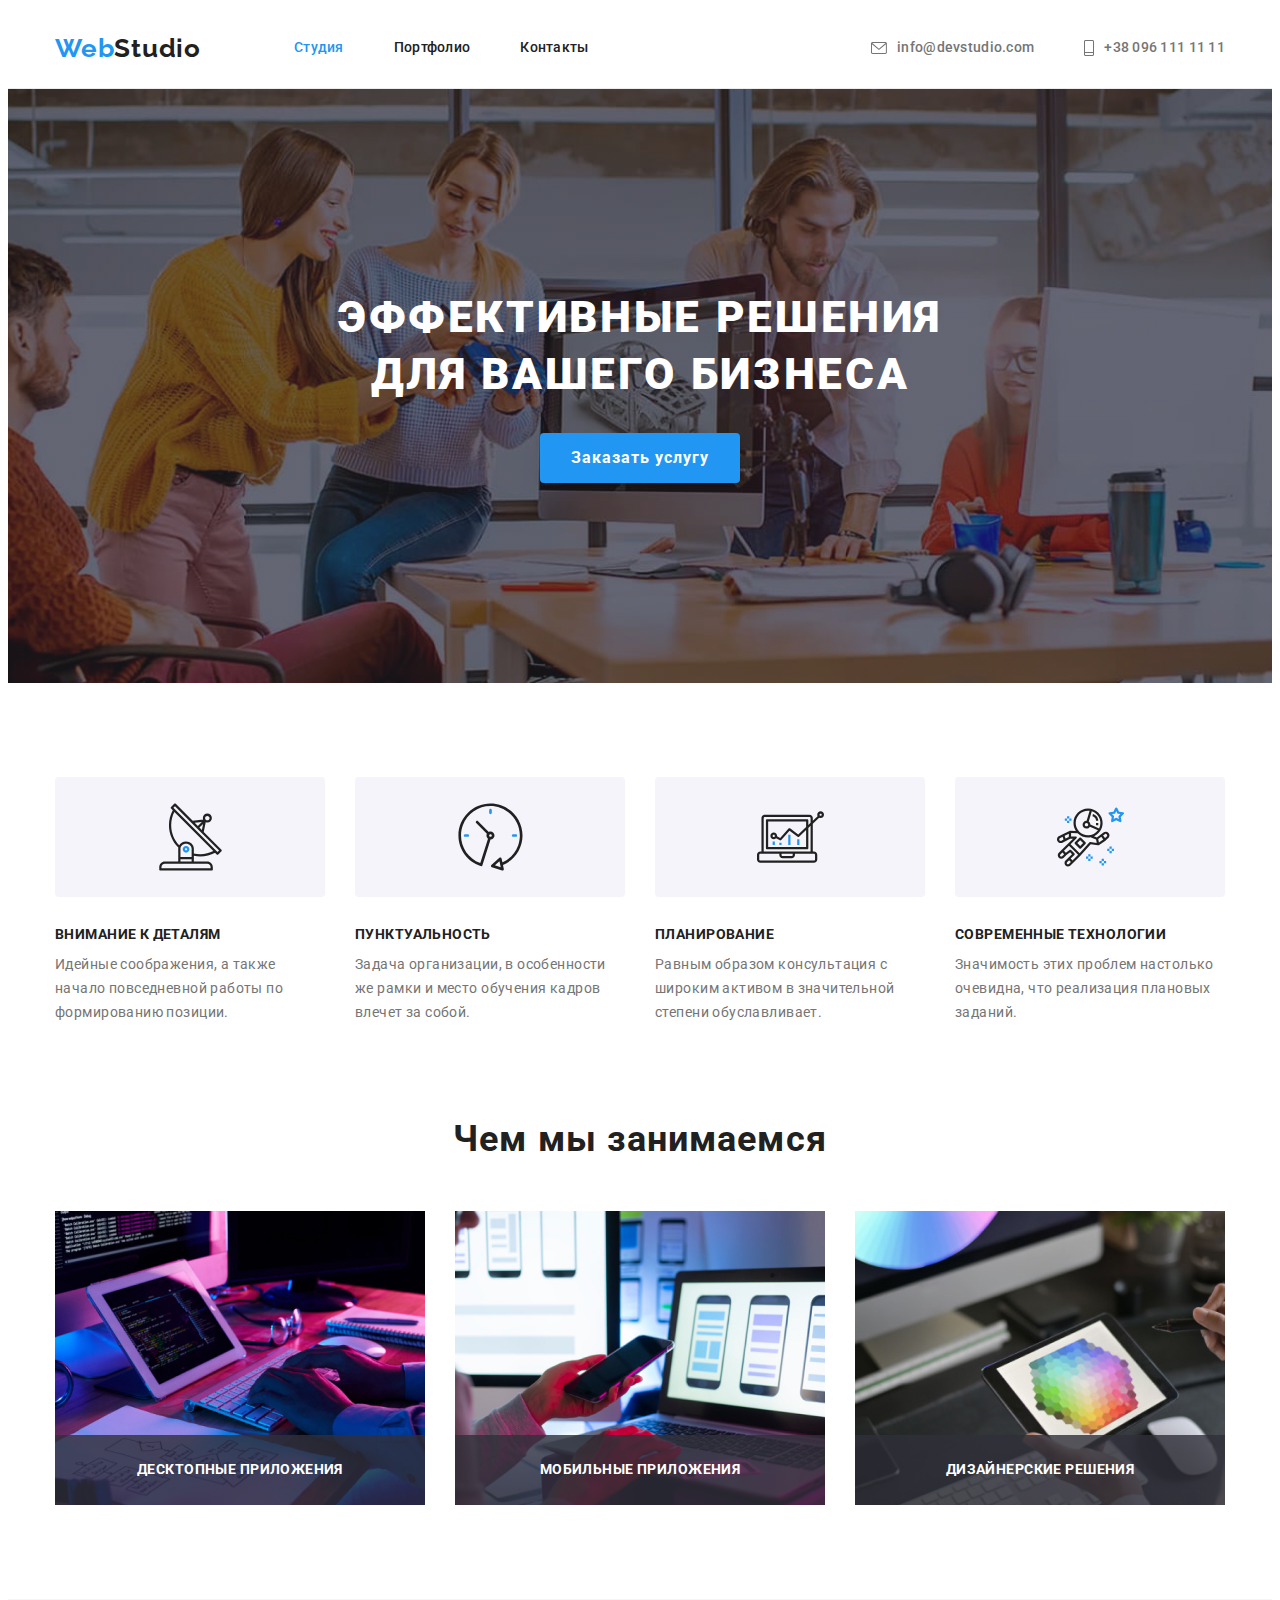
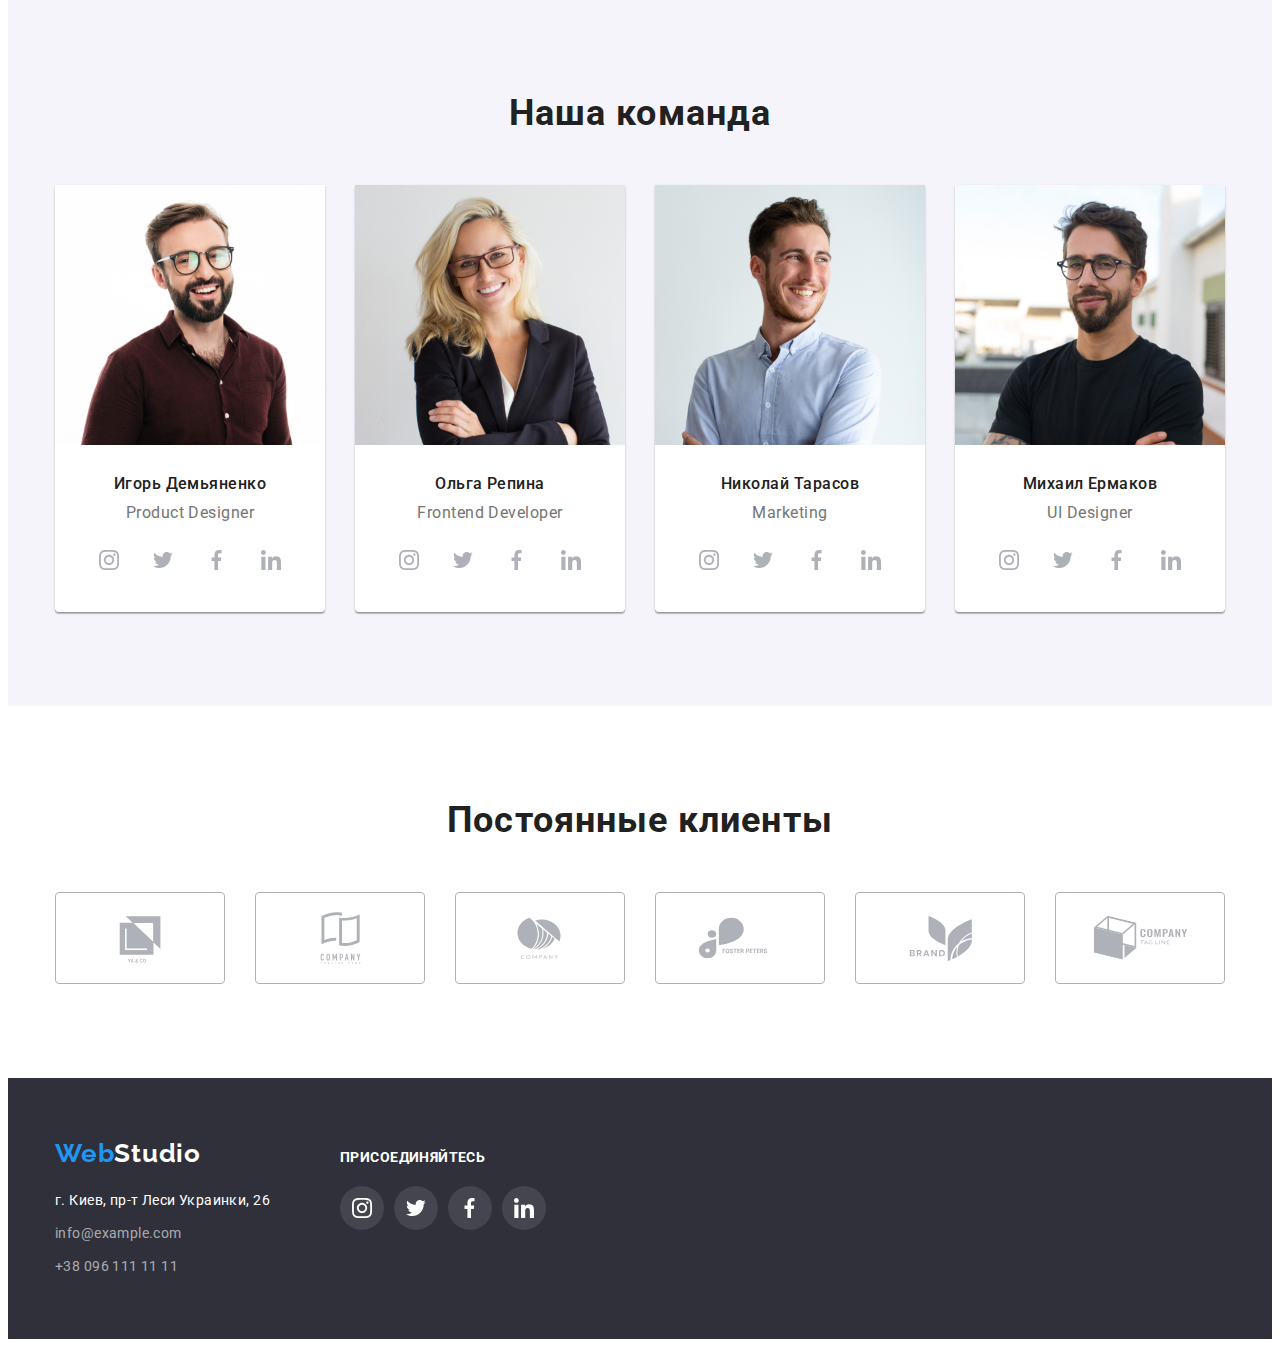
==== index.html @ d863293e "Add bottom text on work cards" ====
<!DOCTYPE html>
<html lang="ru">
  <head>
    <meta charset="UTF-8" />
    <meta http-equiv="X-UA-Compatible" content="IE=edge" />
    <meta name="viewport" content="width=device-width, initial-scale=1.0" />
    <title>Document</title>
    <link
      href="https://fonts.googleapis.com/css2?family=Raleway:wght@700&family=Roboto:wght@400;500;700;900&display=swap"
      rel="stylesheet"
    />
    <link
      rel="stylesheet"
      href="https://cdnjs.cloudflare.com/ajax/libs/modern-normalize/1.1.0/modern-normalize.min.css"
      integrity="sha512-wpPYUAdjBVSE4KJnH1VR1HeZfpl1ub8YT/NKx4PuQ5NmX2tKuGu6U/JRp5y+Y8XG2tV+wKQpNHVUX03MfMFn9Q=="
      crossorigin="anonymous"
      referrerpolicy="no-referrer"
    />
    <link rel="stylesheet" href="./css/styles.css" />
  </head>
  <body>
    <header class="header">
      <div class="container">
        <nav class="header-nav">
          <a class="header-logo link" href="index.html" lang="en"
            >Web<span class="logo-accent-hdr">Studio</span></a
          >
          <ul class="header-list list">
            <li class="header-item">
              <a href="./index.html" class="header-link link current">Студия</a>
            </li>
            <li class="header-item">
              <a href="./portfolio.html" class="header-link link">Портфолио</a>
            </li>
            <li class="header-item">
              <a href="#contacts" class="header-link link">Контакты</a>
            </li>
          </ul>
        </nav>

        <ul class="contacts list">
          <li class="ci">
            <a class="contacts-link link" href="mailto:info@devstudio.com">
              <svg class="contacts-link-icon" width="16" height="12">
                <use href="./images/symbol-defs.svg#icon-envelope"></use>
              </svg>
              info@devstudio.com
            </a>
          </li>
          <li class="ci">
            <a class="contacts-link link" href="tel:+380961111111">
              <svg class="contacts-link-icon" width="10" height="16">
                <use href="./images/symbol-defs.svg#icon-tel"></use>
              </svg>
              +38 096 111 11 11
            </a>
          </li>
        </ul>
      </div>
    </header>

    <main>
      <section class="hero">
        <div class="container">
          <h1 class="hero-text">Эффективные решения для вашего бизнеса</h1>
          <button class="hero-button pointer" type="button">
            <span class="hero-button-text">Заказать услугу</span>
          </button>
        </div>
      </section>

      <section class="section competences">
        <div class="container">
          <ul class="competences-list list">
            <li class="comp-it">
              <div class="frame">
                <svg class="competences-icon" width="70" height="70">
                  <use href="./images/symbol-defs.svg#icon-antenna"></use>
                </svg>
              </div>
              <h2 class="top-text">Внимание к деталям</h2>
              <p class="bottom-text">
                Идейные соображения, а также начало повседневной работы по
                формированию позиции.
              </p>
            </li>
            <li class="comp-it">
              <div class="frame">
                <svg class="competences-icon" width="70" height="70">
                  <use href="./images/symbol-defs.svg#icon-clock"></use>
                </svg>
              </div>
              <h2 class="top-text">Пунктуальность</h2>
              <p class="bottom-text">
                Задача организации, в особенности же рамки и место обучения
                кадров влечет за собой.
              </p>
            </li>
            <li class="comp-it">
              <div class="frame">
                <svg class="competences-icon" width="70" height="70">
                  <use href="./images/symbol-defs.svg#icon-diagram"></use>
                </svg>
              </div>
              <h2 class="top-text">Планирование</h2>
              <p class="bottom-text">
                Равным образом консультация с широким активом в значительной
                степени обуславливает.
              </p>
            </li>
            <li class="comp-it">
              <div class="frame">
                <svg class="competences-icon" width="70" height="70">
                  <use href="./images/symbol-defs.svg#icon-astronaut"></use>
                </svg>
              </div>
              <h2 class="top-text">Современные технологии</h2>
              <p class="bottom-text">
                Значимость этих проблем настолько очевидна, что реализация
                плановых заданий.
              </p>
            </li>
          </ul>
        </div>
      </section>

      <section class="section zero work">
        <div class="container">
          <h2 class="work-title">Чем мы занимаемся</h2>
          <ul class="work-img list">
            <li class="wi">
              <img
                src="./images/img1.jpg"
                alt="Набирает на клавиатуре"
                width="370"
                height="294"
              />
              <p class="label">Десктопные приложения</p>
            </li>
            <li class="wi">
              <img
                src="./images/img2.jpg"
                alt="Держит смартфон"
                width="370"
                height="294"
              />
              <p class="label">Мобильные приложения</p>
            </li>
            <li class="wi">
              <img
                src="./images/img3.jpg"
                alt="Держит планшет"
                width="370"
                height="294"
              />
              <p class="label">Дизайнерские решения</p>
            </li>
          </ul>
        </div>
      </section>

      <section class="section bg crew">
        <div class="container">
          <h2 class="crew-title">Наша команда</h2>
          <ul class="crew-list list">
            <li class="crew-item">
              <img
                src="./images/img4.jpg"
                alt="фото Игоря Демьяненко"
                width="270"
                height="260"
              />
              <div class="img-atributes-hdr">
                <h3 class="crew-names">Игорь Демьяненко</h3>
                <p lang="en" class="crew-profession">Product Designer</p>
                <ul class="work-soc-list list">
                  <li class="work-soc-item">
                    <a href="" class="work-soc-link link">
                      <svg class="work-soc-icon" width="20" height="20">
                        <use
                          href="./images/symbol-defs.svg#icon-instagram"
                        ></use>
                      </svg>
                    </a>
                  </li>
                  <li class="work-soc-item">
                    <a href="" class="work-soc-link link">
                      <svg class="work-soc-icon" width="20" height="20">
                        <use href="./images/symbol-defs.svg#icon-twitter"></use>
                      </svg>
                    </a>
                  </li>
                  <li class="work-soc-item">
                    <a href="" class="work-soc-link link">
                      <svg class="work-soc-icon" width="20" height="20">
                        <use
                          href="./images/symbol-defs.svg#icon-facebook"
                        ></use>
                      </svg>
                    </a>
                  </li>
                  <li class="work-soc-item">
                    <a href="" class="work-soc-link link">
                      <svg class="work-soc-icon" width="20" height="20">
                        <use
                          href="./images/symbol-defs.svg#icon-linkedin"
                        ></use>
                      </svg>
                    </a>
                  </li>
                </ul>
              </div>
            </li>
            <li class="crew-item">
              <img
                src="./images/img5.jpg"
                alt="фото Ольги Репиной"
                width="270"
                height="260"
              />
              <div class="img-atributes-hdr">
                <h3 class="crew-names">Ольга Репина</h3>
                <p lang="en" class="crew-profession">Frontend Developer</p>
                <ul class="work-soc-list list">
                  <li class="work-soc-item">
                    <a href="" class="work-soc-link link">
                      <svg class="work-soc-icon" width="20" height="20">
                        <use
                          href="./images/symbol-defs.svg#icon-instagram"
                        ></use>
                      </svg>
                    </a>
                  </li>
                  <li class="work-soc-item">
                    <a href="" class="work-soc-link link">
                      <svg class="work-soc-icon" width="20" height="20">
                        <use href="./images/symbol-defs.svg#icon-twitter"></use>
                      </svg>
                    </a>
                  </li>
                  <li class="work-soc-item">
                    <a href="" class="work-soc-link link">
                      <svg class="work-soc-icon" width="20" height="20">
                        <use
                          href="./images/symbol-defs.svg#icon-facebook"
                        ></use>
                      </svg>
                    </a>
                  </li>
                  <li class="work-soc-item">
                    <a href="" class="work-soc-link link">
                      <svg class="work-soc-icon" width="20" height="20">
                        <use
                          href="./images/symbol-defs.svg#icon-linkedin"
                        ></use>
                      </svg>
                    </a>
                  </li>
                </ul>
              </div>
            </li>
            <li class="crew-item">
              <img
                src="./images/img6.jpg"
                alt="фото Николая Тарасова"
                width="270"
                height="260"
              />
              <div class="img-atributes-hdr">
                <h3 class="crew-names">Николай Тарасов</h3>
                <p lang="en" class="crew-profession">Marketing</p>
                <ul class="work-soc-list list">
                  <li class="work-soc-item">
                    <a href="" class="work-soc-link link">
                      <svg class="work-soc-icon" width="20" height="20">
                        <use
                          href="./images/symbol-defs.svg#icon-instagram"
                        ></use>
                      </svg>
                    </a>
                  </li>
                  <li class="work-soc-item">
                    <a href="" class="work-soc-link link">
                      <svg class="work-soc-icon" width="20" height="20">
                        <use href="./images/symbol-defs.svg#icon-twitter"></use>
                      </svg>
                    </a>
                  </li>
                  <li class="work-soc-item">
                    <a href="" class="work-soc-link link">
                      <svg class="work-soc-icon" width="20" height="20">
                        <use
                          href="./images/symbol-defs.svg#icon-facebook"
                        ></use>
                      </svg>
                    </a>
                  </li>
                  <li class="work-soc-item">
                    <a href="" class="work-soc-link link">
                      <svg class="work-soc-icon" width="20" height="20">
                        <use
                          href="./images/symbol-defs.svg#icon-linkedin"
                        ></use>
                      </svg>
                    </a>
                  </li>
                </ul>
              </div>
            </li>
            <li class="crew-item">
              <img
                src="./images/img7.jpg"
                alt="фото Михаила Ермакова"
                width="270"
                height="260"
              />
              <div class="img-atributes-hdr">
                <h3 class="crew-names">Михаил Ермаков</h3>
                <p lang="en" class="crew-profession">UI Designer</p>
                <ul class="work-soc-list list">
                  <li class="work-soc-item">
                    <a href="" class="work-soc-link link">
                      <svg class="work-soc-icon" width="20" height="20">
                        <use
                          href="./images/symbol-defs.svg#icon-instagram"
                        ></use>
                      </svg>
                    </a>
                  </li>
                  <li class="work-soc-item">
                    <a href="" class="work-soc-link link">
                      <svg class="work-soc-icon" width="20" height="20">
                        <use href="./images/symbol-defs.svg#icon-twitter"></use>
                      </svg>
                    </a>
                  </li>
                  <li class="work-soc-item">
                    <a href="" class="work-soc-link link">
                      <svg class="work-soc-icon" width="20" height="20">
                        <use
                          href="./images/symbol-defs.svg#icon-facebook"
                        ></use>
                      </svg>
                    </a>
                  </li>
                  <li class="work-soc-item">
                    <a href="" class="work-soc-link link">
                      <svg class="work-soc-icon" width="20" height="20">
                        <use
                          href="./images/symbol-defs.svg#icon-linkedin"
                        ></use>
                      </svg>
                    </a>
                  </li>
                </ul>
              </div>
            </li>
          </ul>
        </div>
      </section>

      <section class="section partners">
        <div class="container">
          <h2 class="partners-title">Постоянные клиенты</h2>
          <ul class="partners-list list">
            <li class="partners-item">
              <a href="" class="partners-link link">
                <svg class="partners-icon" width="106" height="60">
                  <use href="./images/symbol-defs.svg#icon-Logo1"></use>
                </svg>
              </a>
            </li>
            <li class="partners-item">
              <a href="" class="partners-link link">
                <svg class="partners-icon" width="106" height="60">
                  <use href="./images/symbol-defs.svg#icon-Logo2"></use>
                </svg>
              </a>
            </li>
            <li class="partners-item">
              <a href="" class="partners-link link">
                <svg class="partners-icon" width="106" height="60">
                  <use href="./images/symbol-defs.svg#icon-Logo3"></use>
                </svg>
              </a>
            </li>
            <li class="partners-item">
              <a href="" class="partners-link link">
                <svg class="partners-icon" width="106" height="60">
                  <use href="./images/symbol-defs.svg#icon-Logo4"></use>
                </svg>
              </a>
            </li>
            <li class="partners-item">
              <a href="" class="partners-link link">
                <svg class="partners-icon" width="106" height="60">
                  <use href="./images/symbol-defs.svg#icon-Logo5"></use>
                </svg>
              </a>
            </li>
            <li class="partners-item">
              <a href="" class="partners-link link">
                <svg class="partners-icon" width="106" height="60">
                  <use href="./images/symbol-defs.svg#icon-Logo6"></use>
                </svg>
              </a>
            </li>
          </ul>
        </div>
      </section>
    </main>

    <footer class="footer">
      <div class="container">
        <section class="footer-main footer-item">
          <a class="footer-logo link" href="index.html" lang="en"
            >Web<span class="logo-accent">Studio</span></a
          >
          <address>
            <ul class="list">
              <li class="footer-info">
                <a
                  class="map-link link"
                  href="https://bit.ly/3pXMvUd"
                  target="_blank"
                  rel="noopener noreferrer"
                  >г. Киев, пр-т Леси Украинки, 26</a
                >
              </li>
              <li class="footer-info">
                <a class="footer-contacts link" href="mailto:info@devstudio.com"
                  >info@example.com</a
                >
              </li>
              <li>
                <a class="footer-contacts link" href="tel:+380961111111"
                  >+38 096 111 11 11</a
                >
              </li>
            </ul>
          </address>
        </section>
        <div class="footer-soc footer-item">
          <p class="soc-title">ПРИСОЕДИНЯЙТЕСЬ</p>
          <ul class="footer-soc-list list">
            <li class="footer-soc-item">
              <a href="" class="footer-soc-link link">
                <svg class="footer-soc-icon" width="20" height="20">
                  <use href="./images/symbol-defs.svg#icon-instagram"></use>
                </svg>
              </a>
            </li>
            <li class="footer-soc-item">
              <a href="" class="footer-soc-link link">
                <svg class="footer-soc-icon" width="20" height="20">
                  <use href="./images/symbol-defs.svg#icon-twitter"></use>
                </svg>
              </a>
            </li>
            <li class="footer-soc-item">
              <a href="" class="footer-soc-link link">
                <svg class="footer-soc-icon" width="20" height="20">
                  <use href="./images/symbol-defs.svg#icon-facebook"></use>
                </svg>
              </a>
            </li>
            <li class="footer-soc-item">
              <a href="" class="footer-soc-link link">
                <svg class="footer-soc-icon" width="20" height="20">
                  <use href="./images/symbol-defs.svg#icon-linkedin"></use>
                </svg>
              </a>
            </li>
          </ul>
        </div>
      </div>
    </footer>
  </body>
</html>
---- css/styles.css ----
:root {
  --h-color: #212121;
  --p-color: #757575;
  --accent-color: #2196f3;
  --button-background-color: #f5f4fa;
  --button-color: #212121;
  --button-hoover-portfolio-color: #f5f4fa;
  --white-accent: #ffffff;
  --another-black: #2f303a;
  --main-bgc: #e5e5e5;
}

p,
h1,
h2,
h3,
h4,
h5,
h6 {
  margin: 0;
}

ul,
ol {
  margin: 0;
  padding-left: 0;
}

*,
*::before,
*::after {
  box-sizing: border-box;
}

.container {
  width: 1200px;
  margin: 0 auto;
  padding-left: 15px;
  padding-right: 15px;
}

body {
  background-color: var(--white-accent);
  color: var(--h-color);
  font-family: "Roboto", sans-serif;
  font-size: 14px;
  letter-spacing: 0.03em;
}

.pointer {
  cursor: pointer;
}

img {
  display: block;
}

.list {
  list-style: none;
}

.link {
  text-decoration: none;
}

/* ---------------------------Header index/portfolio-------------------------- */

.header {
  border-bottom: 1px solid #ececec;
}

.header .container {
  background-color: var(--white-accent);
  display: flex;
  align-items: center;
}

.header-nav {
  display: flex;
  align-items: center;
}

.header-logo {
  font-family: "Raleway", sans-serif;
  font-style: normal;
  font-weight: 700;
  font-size: 26px;
  line-height: 1.19;
  letter-spacing: 0.03em;
  color: var(--accent-color);
  margin-right: 93px;
}

.header-list {
  display: flex;
  align-items: center;
  justify-content: space-between;
}

.logo-accent-hdr {
  color: var(--h-color);
}

.header-link {
  color: var(--h-color);
  font-weight: 500;
  line-height: 1.14;
  letter-spacing: 0.02em;
  padding: 32px 0;
  display: block;
}

.current {
  color: var(--accent-color);
}

.header-link:hover,
.header-link:focus {
  color: var(--accent-color);
}

.contacts {
  display: flex;
  align-items: center;
  margin-left: auto;
}

.contacts-link {
  font-weight: 500;
  font-size: 14px;
  line-height: 1.14;
  letter-spacing: 0.02em;
  color: var(--p-color);
  display: flex;
  align-items: center;
  justify-content: center;
  padding: 32px 0;
  color: var(--p-color);
}

.contacts-link-icon {
  margin-right: 10px;
  fill: currentColor;
}

.header-item:not(:last-child) {
  margin-right: 50px;
}

.ci:not(:last-child) {
  margin-right: 50px;
}

.contacts-link:hover,
.contacts-link:focus {
  color: var(--accent-color);
}

.contacts-link:hover .contacts-link-icon,
.contacts-link:focus .contacts-link-icon {
  color: var(--accent-color);
}

/* ---------------------------Hero index-------------------------- */

.hero {
  background-color: var(--another-black);
  background-image: linear-gradient(
      to right,
      rgba(47, 48, 58, 0.4),
      rgba(47, 48, 58, 0.4)
    ),
    url(../images/hero-bg.jpg);
  max-width: 1600px;
  background-repeat: no-repeat;
  background-position: center;
  background-size: cover;
  padding-top: 200px;
  padding-bottom: 200px;
  margin: 0 auto;
}

.hero-text {
  font-weight: 900;
  font-size: 44px;
  line-height: 1.3;
  text-align: center;
  letter-spacing: 0.06em;
  text-transform: uppercase;
  color: var(--white-accent);
  margin-bottom: 30px;
  margin-left: 237px;
  margin-right: 237px;
}

.hero-button {
  font-family: inherit;
  min-width: 200px;
  height: 50px;
  color: var(--white-accent);
  background: var(--accent-color);
  box-shadow: 0px 4px 4px rgba(0, 0, 0, 0.15);
  border-radius: 4px;
  margin: 0 auto;
  border: none;
  display: block;
}

.hero-button-text {
  font-family: inherit;
  font-weight: 700;
  font-size: 16px;
  line-height: 1.87;
  text-align: center;
  letter-spacing: 0.06em;
  color: var(--white-accent);
}

/* ---------------------------Hero portfolio-------------------------- */

.button-list {
  display: none;
}

.button-txt {
  font-family: inherit;
  font-weight: 500;
  font-size: 16px;
  line-height: 1.62;
  text-align: center;
  letter-spacing: 0.03em;
}

.random {
  display: flex;
  justify-content: center;
  margin-bottom: 50px;
}

.ri:not(:last-child) {
  margin-right: 8px;
}

.button-one {
  font-family: inherit;
  min-width: 73px;
  height: 38px;
  color: var(--button-color);
  background: var(--button-background-color);
  border: 1px solid var(--button-background-color);
  border-radius: 4px;
}

.button-one:hover,
.button-one:focus {
  color: var(--button-hoover-portfolio-color);
  background-color: var(--accent-color);
  box-shadow: 0px 3px 1px rgba(0, 0, 0, 0.1), 0px 1px 2px rgba(0, 0, 0, 0.08),
    0px 2px 2px rgba(0, 0, 0, 0.12);
}

.button-two {
  font-family: inherit;
  min-width: 128px;
  height: 38px;
  color: var(--button-color);
  background: var(--button-background-color);
  border: 1px solid var(--button-background-color);
  border-radius: 4px;
}

.button-two:hover,
.button-two:focus {
  color: var(--button-hoover-portfolio-color);
  background-color: var(--accent-color);
  box-shadow: 0px 3px 1px rgba(0, 0, 0, 0.1), 0px 1px 2px rgba(0, 0, 0, 0.08),
    0px 2px 2px rgba(0, 0, 0, 0.12);
}

.button-three {
  font-family: inherit;
  min-width: 145px;
  height: 38px;
  color: var(--button-color);
  background: var(--button-background-color);
  border: 1px solid var(--button-background-color);
  border-radius: 4px;
}

.button-three:hover,
.button-three:focus {
  color: var(--button-hoover-portfolio-color);
  background-color: var(--accent-color);
  box-shadow: 0px 3px 1px rgba(0, 0, 0, 0.1), 0px 1px 2px rgba(0, 0, 0, 0.08),
    0px 2px 2px rgba(0, 0, 0, 0.12);
}

.button-four {
  font-family: inherit;
  min-width: 103px;
  height: 38px;
  color: var(--button-color);
  background: var(--button-background-color);
  border: 1px solid var(--button-background-color);
  border-radius: 4px;
}

.button-four:hover,
.button-four:focus {
  color: var(--button-hoover-portfolio-color);
  background-color: var(--accent-color);
  box-shadow: 0px 3px 1px rgba(0, 0, 0, 0.1), 0px 1px 2px rgba(0, 0, 0, 0.08),
    0px 2px 2px rgba(0, 0, 0, 0.12);
}

.button-five {
  font-family: inherit;
  min-width: 130px;
  height: 38px;
  color: var(--button-color);
  background: var(--button-background-color);
  border: 1px solid var(--button-background-color);
  border-radius: 4px;
}

.button-five:hover,
.button-five:focus {
  color: var(--button-hoover-portfolio-color);
  background-color: var(--accent-color);
  box-shadow: 0px 3px 1px rgba(0, 0, 0, 0.1), 0px 1px 2px rgba(0, 0, 0, 0.08),
    0px 2px 2px rgba(0, 0, 0, 0.12);
}

/* ---------------------------Projects portfolio-------------------------- */

.projects .container {
  background-color: var(--white-accent);
}

.projects-list {
  display: flex;
  flex-wrap: wrap;
  margin-left: -30px;
  margin-bottom: -30px;
}

.portfolio-item {
  flex-basis: calc(100% / 3 - 30px);
  margin-left: 30px;
  margin-bottom: 30px;
}

.img-atributes-port {
  padding-top: 20px;
  padding-bottom: 20px;
  padding-left: 24px;
  padding-right: 24px;
  border-left: 1px solid #eeeeee;
  border-right: 1px solid #eeeeee;
  border-bottom: 1px solid #eeeeee;
}

/* .portfolio-item:hover,
.portfolio-item:focus {
  box-shadow: 0px 1px 1px rgba(0, 0, 0, 0.12), 0px 4px 4px rgba(0, 0, 0, 0.06),
    1px 4px 6px rgba(0, 0, 0, 0.16);
  cursor: pointer;
} */

.card {
  display: block;
}

.card:hover,
.card:focus {
  box-shadow: 0px 1px 1px rgba(0, 0, 0, 0.12), 0px 4px 4px rgba(0, 0, 0, 0.06),
    1px 4px 6px rgba(0, 0, 0, 0.16);
  cursor: pointer;
}

.project-name {
  font-weight: 700;
  font-size: 18px;
  line-height: 2;
  letter-spacing: 0.06em;
  color: var(--h-color);
  margin-bottom: 4px;
}

.project-sphere {
  font-size: 16px;
  line-height: 1.87;
  letter-spacing: 0.03em;
  color: var(--p-color);
}

/* ---------------------------Competences html-------------------------- */

.section {
  padding-top: 94px;
  padding-bottom: 94px;
}

.competences-list {
  display: flex;
}

.comp-it:not(:last-child) {
  margin-right: 30px;
  max-width: 270px;
}

.frame {
  display: flex;
  width: 270px;
  height: 120px;
  align-items: center;
  justify-content: center;
  flex-direction: column;
  margin-bottom: 30px;
  border-radius: 4px;
  background-color: var(--button-background-color);
}

.competences-icon {
  width: 67px;
  height: 70px;
}

.top-text {
  font-weight: 700;
  font-size: 14px;
  line-height: 1.14;
  letter-spacing: 0.03em;
  text-transform: uppercase;
  color: var(--h-color);
  margin-bottom: 10px;
}

.bottom-text {
  line-height: 1.71;
  letter-spacing: 0.03em;
  color: var(--p-color);
  width: 270px;
}

/* -----------------work html--------------------------- */

.zero {
  padding-top: 0;
}

.work-img {
  display: flex;
  width: calc((100% - 60px) / 3);
}

.wi {
  position: relative;
}

.wi > .label {
  position: absolute;
  bottom: 0;
  right: 0;
  left: 0;
  padding: 27px 82px;
  background: rgba(47, 48, 58, 0.8);
  font-family: inherit;
  font-style: normal;
  font-weight: 700;
  font-size: 14px;
  line-height: 1.14;
  text-align: center;
  letter-spacing: 0.03em;
  text-transform: uppercase;
  color: #ffffff;
}

.wi:not(:last-child) {
  margin-right: 30px;
}

.work-title {
  font-weight: 700;
  font-size: 36px;
  line-height: 1.16;
  text-align: center;
  letter-spacing: 0.03em;
  color: var(--h-color);
  margin-bottom: 50px;
  padding-top: 0;
}

/* -----------------crew html--------------------------- */

.bg {
  background-color: var(--button-background-color);
}

.crew-list {
  display: flex;
  margin-left: -30px;
}

.crew-item {
  flex-basis: calc(100% / 4 - 30px);
  margin-left: 30px;
  background-color: var(--white-accent);
  border-radius: 0px 0px 4px 4px;
  box-shadow: 0px 1px 3px rgba(0, 0, 0, 0.12), 0px 1px 1px rgba(0, 0, 0, 0.14),
    0px 2px 1px rgba(0, 0, 0, 0.2);
}

.crew-title {
  font-weight: 700;
  font-size: 36px;
  line-height: 1.16;
  text-align: center;
  letter-spacing: 0.03em;
  color: var(--h-color);
  margin-bottom: 50px;
}

.img-atributes-hdr {
  padding-top: 30px;
  padding-bottom: 30px;
  text-align: center;
}

.crew-names {
  font-weight: 500;
  font-size: 16px;
  line-height: 1.18;
  letter-spacing: 0.03em;
  color: var(--h-color);
  margin-bottom: 10px;
}

.crew-profession {
  font-size: 16px;
  line-height: 1.18;
  letter-spacing: 0.03em;
  color: var(--p-color);
  margin-bottom: 16px;
}

.work-soc-item {
  width: 44px;
  height: 44px;
  margin-right: 10px;
}

.work-soc-item:last-child {
  margin-right: 0;
}

.work-soc-list {
  display: flex;
  justify-content: center;
}

.work-soc-link {
  width: 100%;
  height: 100%;
  border-radius: 50%;
  display: flex;
  align-items: center;
  justify-content: center;
}

.work-soc-link:hover,
.work-soc-link:focus {
  background-color: var(--accent-color);
}

.work-soc-link:hover .work-soc-icon,
.work-soc-link:focus .work-soc-icon {
  fill: var(--white-accent);
}

.work-soc-icon {
  fill: #afb1b8;
}

/* ---------------------------Partners index-------------------------- */

.partners .container {
  width: 1170px;
  height: 184px;
}

.partners-title {
  font-weight: 700;
  font-size: 36px;
  line-height: 1.16;
  text-align: center;
  letter-spacing: 0.03em;
  color: var(--h-color);
  margin-bottom: 50px;
}

.partners-list {
  display: flex;
  align-items: center;
  margin-left: -30px;
  justify-content: center;
}

.partners-item {
  flex-basis: calc(100% / 6 - 30px);
  margin-left: 30px;
  width: 170px;
  height: 92px;
  justify-content: center;
  border: 1px solid #afb1b8;
  border-radius: 4px;
  fill: #afb1b8;
}

.partners-link:hover,
.partners-link:focus {
  border-color: var(--accent-color);
  border: 1px solid --accent-color;
  fill: var(--accent-color);
}

.partners-item:hover,
.partners-item:focus {
  border-color: var(--accent-color);
}

.partners-item:last-child {
  margin-right: 0;
}

.partners-link {
  display: flex;
  width: 170px;
  height: 92px;
  border-radius: 4px;
  cursor: pointer;
  fill: #afb1b8;
  align-items: center;
  justify-content: center;
}

/* ---------------------------Footer index/portfolio-------------------------- */

.footer {
  background-color: var(--another-black);
  padding-top: 60px;
  padding-bottom: 60px;
}

.footer .container {
  display: flex;
  align-items: baseline;
}

.footer-item:not(:last-child) {
  margin-right: 70px;
}

.footer-main {
}

.footer-logo {
  font-family: "Raleway", sans-serif;
  font-weight: 700;
  font-size: 26px;
  line-height: 1.19;
  letter-spacing: 0.03em;
  margin-bottom: 20px;
  color: var(--accent-color);
  display: inline-block;
}

.logo-accent {
  color: var(--white-accent);
}

.footer-info {
  margin-bottom: 9px;
}

.map-link {
  font-style: normal;
  font-size: 14px;
  line-height: 1.7;
  letter-spacing: 0.03em;
  color: var(--white-accent);
  display: inline-block;
}

.map-link:hover,
.map-link:focus {
  color: var(--accent-color);
}

.footer-contacts {
  font-style: normal;
  font-size: 14px;
  line-height: 1.7;
  letter-spacing: 0.03em;
  color: rgba(255, 255, 255, 0.6);
}

.footer-contacts:hover,
.footer-contacts:focus {
  color: var(--accent-color);
}

.footer-soc {
  width: 206px;
  margin-right: auto;
}

.soc-title {
  font-family: inherit;
  font-style: normal;
  font-weight: 700;
  font-size: 14px;
  line-height: 1.14;
  letter-spacing: 0.03em;
  color: var(--white-accent);
  margin-bottom: 20px;
}

.footer-soc-item {
  width: 44px;
  height: 44px;
}

.footer-soc-item:last-child {
  margin-right: 0;
}

.footer-soc-list {
  display: flex;
  padding: 0;
  margin-top: 0;
  list-style: none;
  justify-content: space-between;
  align-items: center;
}

.footer-soc-link {
  width: 44px;
  height: 44px;
  display: inline-flex;
  border-radius: 50%;
  fill: #fff;
  background-color: rgba(255, 255, 255, 0.1);
}

.footer-soc-link:hover,
.footer-soc-link:focus {
  background-color: var(--accent-color);
  fill: #ffffff;
}

.footer-soc-icon {
  margin: 12px 0px 0px 12px;
  align-items: center;
}

.footer-list {
  padding-left: 0px;
}
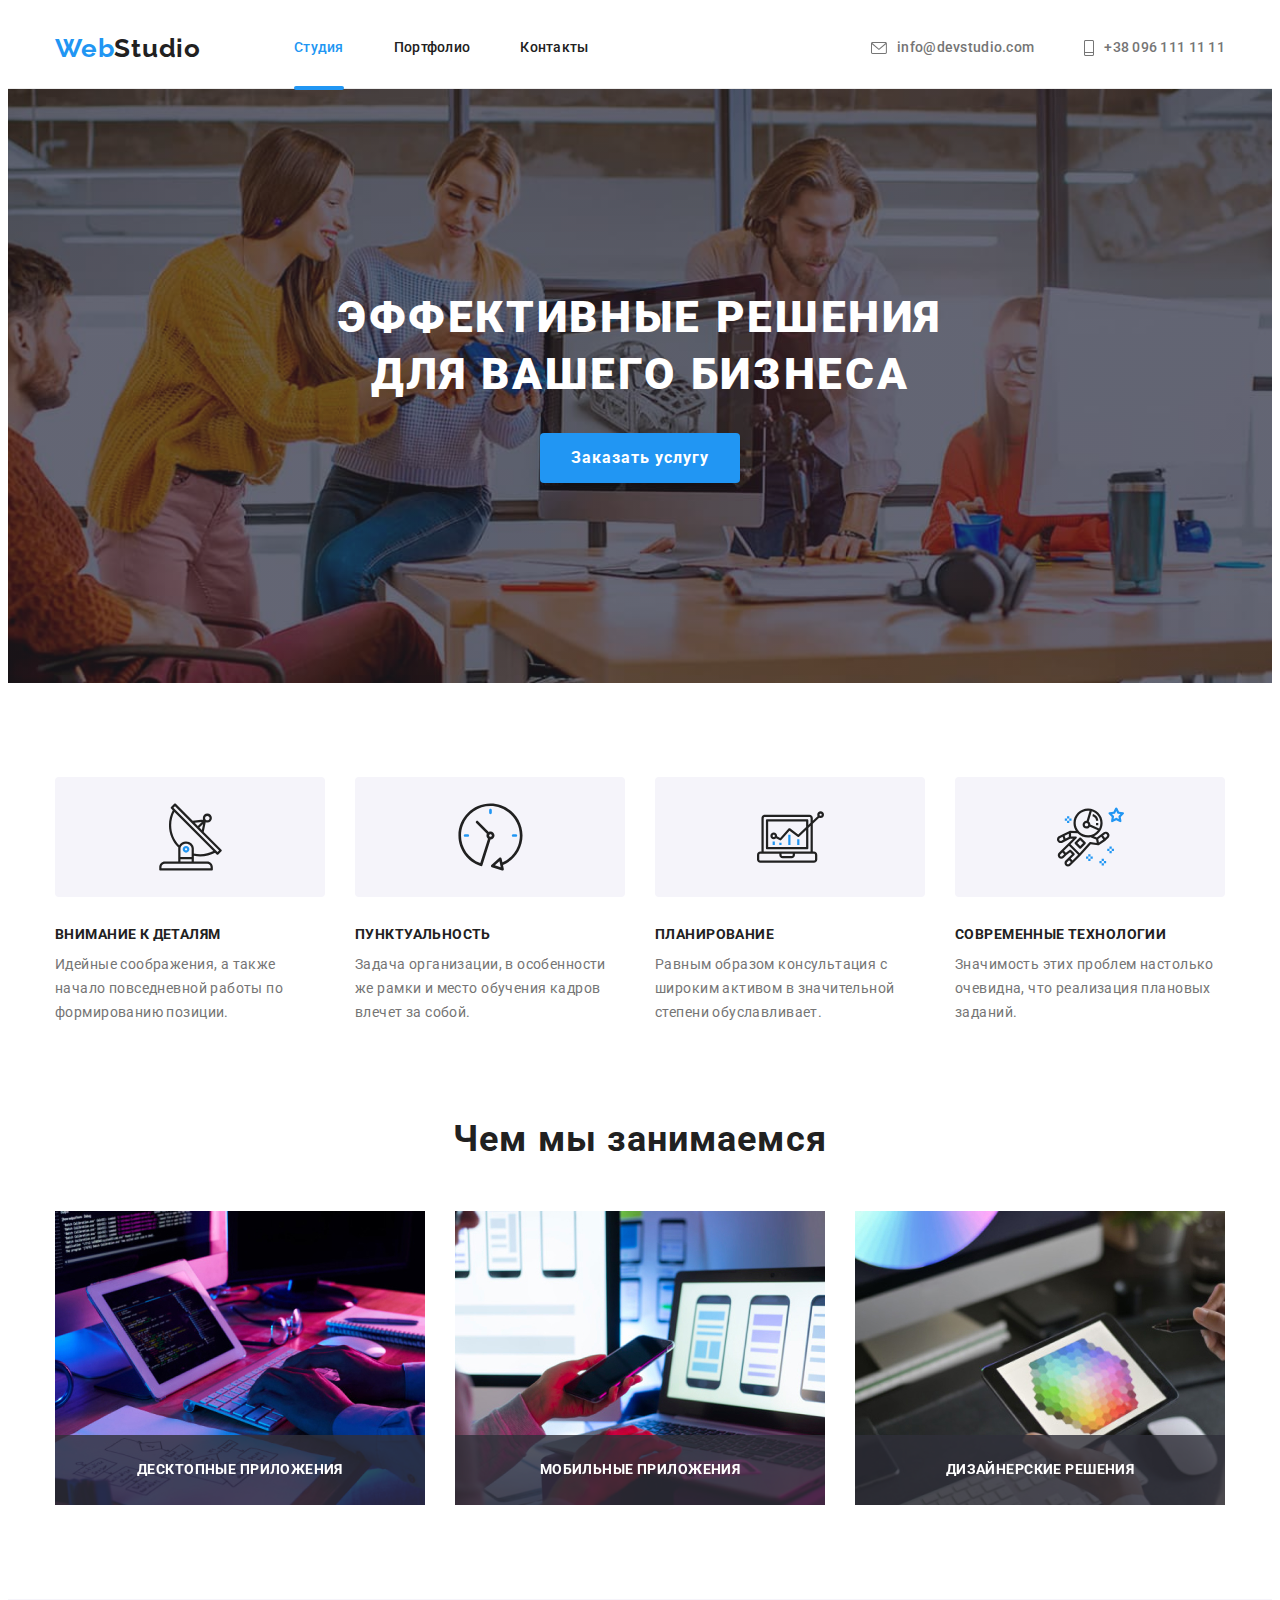
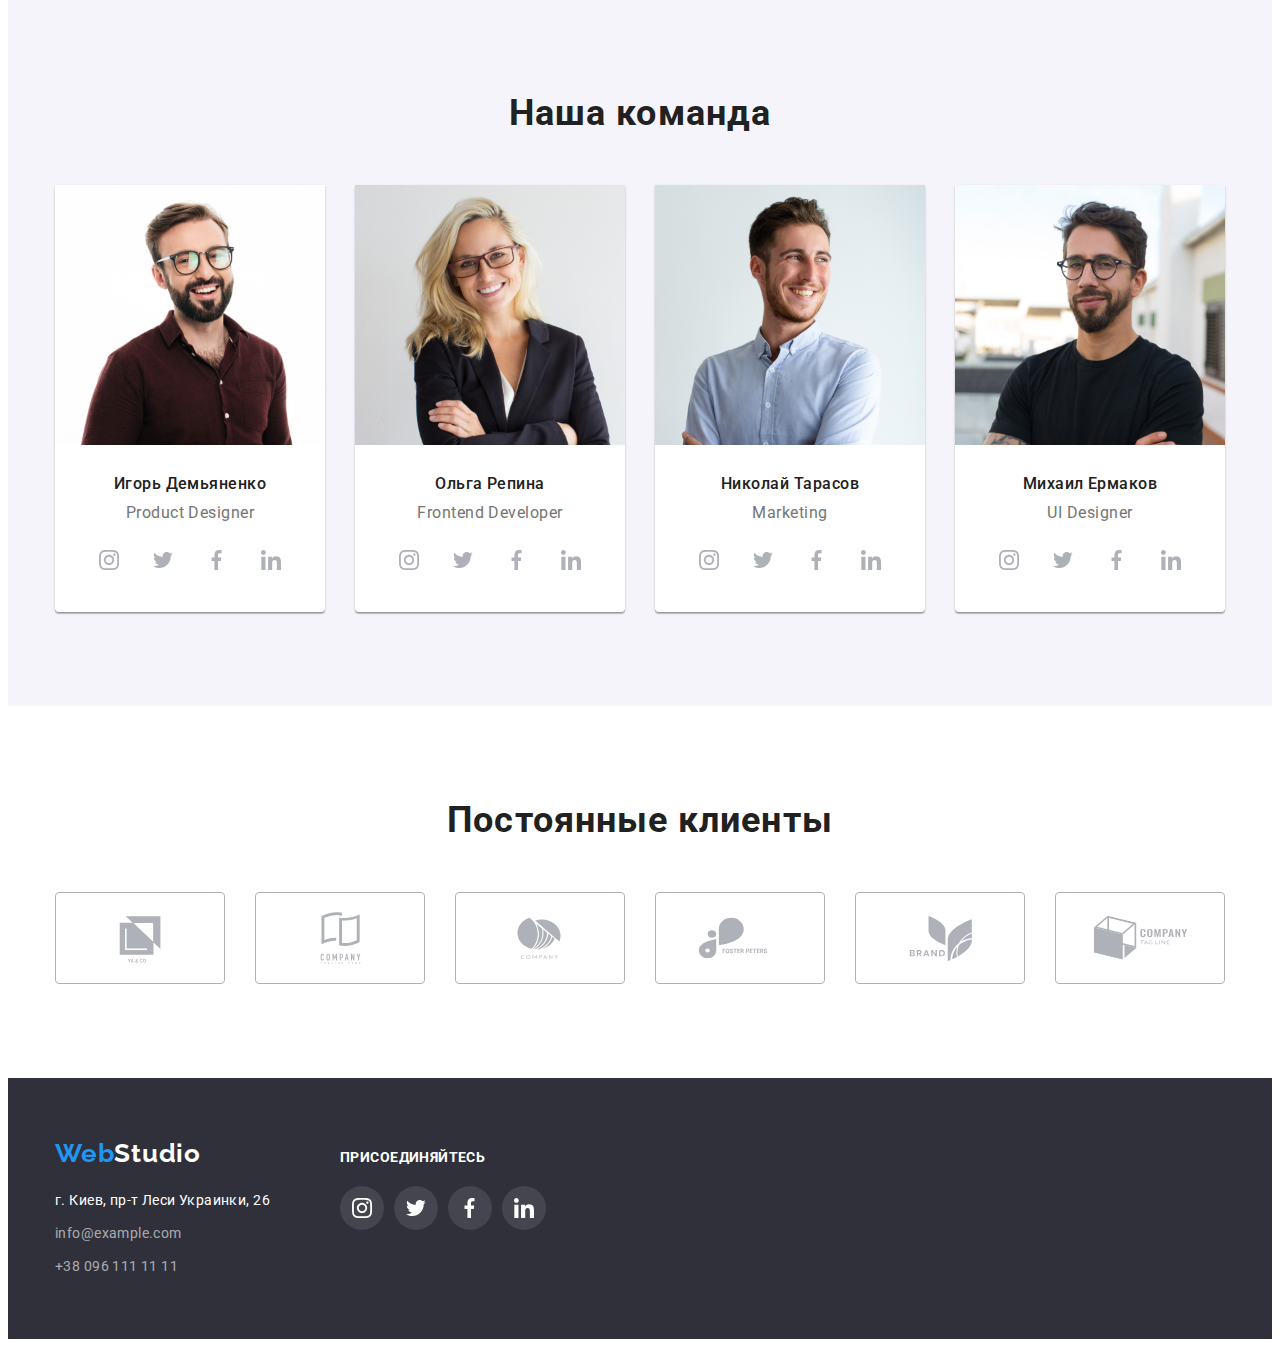
==== commit a5bb12a4: "Завершает выполнение ДЗ" ====
--- a/index.html
+++ b/index.html
@@ -63,11 +63,21 @@
       <section class="hero">
         <div class="container">
           <h1 class="hero-text">Эффективные решения для вашего бизнеса</h1>
-          <button class="hero-button pointer" type="button">
+          <button data-modal-open class="hero-button pointer" type="button">
             <span class="hero-button-text">Заказать услугу</span>
           </button>
         </div>
       </section>
+
+      <div class="backdrop is-hidden" data-modal>
+        <div class="modal">
+          <button type="button" class="modal-button" data-modal-close>
+            <svg class="modal-button-icon" width="11" height="11">
+              <use href="./images/symbol-defs.svg#icon-modalbtn"></use>
+            </svg>
+          </button>
+        </div>
+      </div>
 
       <section class="section competences">
         <div class="container">
@@ -475,5 +485,7 @@
         </div>
       </div>
     </footer>
+
+    <script src="./js/modal.js"></script>
   </body>
 </html>
--- a/css/styles.css
+++ b/css/styles.css
@@ -102,12 +102,14 @@
 }
 
 .header-link {
+  position: relative;
   color: var(--h-color);
   font-weight: 500;
   line-height: 1.14;
   letter-spacing: 0.02em;
   padding: 32px 0;
   display: block;
+  transition: color 250ms cubic-bezier(0.4, 0, 0.2, 1);
 }
 
 .current {
@@ -136,6 +138,7 @@
   justify-content: center;
   padding: 32px 0;
   color: var(--p-color);
+  transition: color 250ms cubic-bezier(0.4, 0, 0.2, 1);
 }
 
 .contacts-link-icon {
@@ -159,6 +162,17 @@
 .contacts-link:hover .contacts-link-icon,
 .contacts-link:focus .contacts-link-icon {
   color: var(--accent-color);
+}
+
+.current::after {
+  content: "";
+  position: absolute;
+  display: block;
+  width: 100%;
+  height: 4px;
+  border-radius: 2px;
+  bottom: -2px;
+  background-color: var(--accent-color);
 }
 
 /* ---------------------------Hero index-------------------------- */
@@ -249,6 +263,9 @@
   background: var(--button-background-color);
   border: 1px solid var(--button-background-color);
   border-radius: 4px;
+  transition: color 250ms cubic-bezier(0.4, 0, 0.2, 1),
+    background-color 250ms cubic-bezier(0.4, 0, 0.2, 1),
+    box-shadow 250ms cubic-bezier(0.4, 0, 0.2, 1);
 }
 
 .button-one:hover,
@@ -267,6 +284,9 @@
   background: var(--button-background-color);
   border: 1px solid var(--button-background-color);
   border-radius: 4px;
+  transition: color 250ms cubic-bezier(0.4, 0, 0.2, 1),
+    background-color 250ms cubic-bezier(0.4, 0, 0.2, 1),
+    box-shadow 250ms cubic-bezier(0.4, 0, 0.2, 1);
 }
 
 .button-two:hover,
@@ -285,6 +305,9 @@
   background: var(--button-background-color);
   border: 1px solid var(--button-background-color);
   border-radius: 4px;
+  transition: color 250ms cubic-bezier(0.4, 0, 0.2, 1),
+    background-color 250ms cubic-bezier(0.4, 0, 0.2, 1),
+    box-shadow 250ms cubic-bezier(0.4, 0, 0.2, 1);
 }
 
 .button-three:hover,
@@ -303,6 +326,9 @@
   background: var(--button-background-color);
   border: 1px solid var(--button-background-color);
   border-radius: 4px;
+  transition: color 250ms cubic-bezier(0.4, 0, 0.2, 1),
+    background-color 250ms cubic-bezier(0.4, 0, 0.2, 1),
+    box-shadow 250ms cubic-bezier(0.4, 0, 0.2, 1);
 }
 
 .button-four:hover,
@@ -321,6 +347,9 @@
   background: var(--button-background-color);
   border: 1px solid var(--button-background-color);
   border-radius: 4px;
+  transition: color 250ms cubic-bezier(0.4, 0, 0.2, 1),
+    background-color 250ms cubic-bezier(0.4, 0, 0.2, 1),
+    box-shadow 250ms cubic-bezier(0.4, 0, 0.2, 1);
 }
 
 .button-five:hover,
@@ -369,6 +398,7 @@
 
 .card {
   display: block;
+  transition: box-shadow 250ms cubic-bezier(0.4, 0, 0.2, 1);
 }
 
 .card:hover,
@@ -376,6 +406,34 @@
   box-shadow: 0px 1px 1px rgba(0, 0, 0, 0.12), 0px 4px 4px rgba(0, 0, 0, 0.06),
     1px 4px 6px rgba(0, 0, 0, 0.16);
   cursor: pointer;
+}
+
+.card-item {
+  position: relative;
+  overflow: hidden;
+}
+
+.card-layer {
+  position: absolute;
+  /* content: ""; */
+  width: 100%;
+  height: 100%;
+  top: 0;
+  left: 0;
+  background-color: rgba(33, 150, 243, 0.9);
+  transform: translateY(100%);
+  transition: transform 250ms cubic-bezier(0.4, 0, 0.2, 1);
+}
+
+.card-layer-text {
+  padding: 63px 24px;
+  font-size: 18px;
+  line-height: 1.55;
+  color: var(--white-accent);
+}
+
+.portfolio-item:hover .card-layer {
+  transform: translateY(0);
 }
 
 .project-name {
@@ -567,6 +625,7 @@
   display: flex;
   align-items: center;
   justify-content: center;
+  transition: background-color 250ms cubic-bezier(0.4, 0, 0.2, 1);
 }
 
 .work-soc-link:hover,
@@ -581,6 +640,7 @@
 
 .work-soc-icon {
   fill: #afb1b8;
+  transition: fill 250ms cubic-bezier(0.4, 0, 0.2, 1);
 }
 
 /* ---------------------------Partners index-------------------------- */
@@ -616,6 +676,7 @@
   border: 1px solid #afb1b8;
   border-radius: 4px;
   fill: #afb1b8;
+  transition: border-color 250ms cubic-bezier(0.4, 0, 0.2, 1);
 }
 
 .partners-link:hover,
@@ -643,6 +704,9 @@
   fill: #afb1b8;
   align-items: center;
   justify-content: center;
+  transition: border-color 250ms cubic-bezier(0.4, 0, 0.2, 1),
+    fill 250ms cubic-bezier(0.4, 0, 0.2, 1),
+    border 250ms cubic-bezier(0.4, 0, 0.2, 1);
 }
 
 /* ---------------------------Footer index/portfolio-------------------------- */
@@ -691,6 +755,7 @@
   letter-spacing: 0.03em;
   color: var(--white-accent);
   display: inline-block;
+  transition: color 250ms cubic-bezier(0.4, 0, 0.2, 1);
 }
 
 .map-link:hover,
@@ -704,6 +769,7 @@
   line-height: 1.7;
   letter-spacing: 0.03em;
   color: rgba(255, 255, 255, 0.6);
+  transition: color 250ms cubic-bezier(0.4, 0, 0.2, 1);
 }
 
 .footer-contacts:hover,
@@ -752,6 +818,8 @@
   border-radius: 50%;
   fill: #fff;
   background-color: rgba(255, 255, 255, 0.1);
+  transition: fill 250ms cubic-bezier(0.4, 0, 0.2, 1),
+    background-color 250ms cubic-bezier(0.4, 0, 0.2, 1);
 }
 
 .footer-soc-link:hover,
@@ -768,3 +836,50 @@
 .footer-list {
   padding-left: 0px;
 }
+
+/* ---------------------------Modal index-------------------------- */
+
+.backdrop {
+  position: fixed;
+  top: 0;
+  left: 0;
+  width: 100%;
+  height: 100%;
+  background-color: rgba(0, 0, 0, 0.2);
+}
+
+.backdrop.is-hidden {
+  opacity: 0;
+  pointer-events: none;
+}
+
+.modal {
+  position: absolute;
+  display: flex;
+  top: 50%;
+  left: 50%;
+  transform: translate(-50%, -50%);
+  min-width: 528px;
+  min-height: 581px;
+  background-color: var(--white-accent);
+  box-shadow: 0px 1px 3px rgba(0, 0, 0, 0.12), 0px 1px 1px rgba(0, 0, 0, 0.14),
+    0px 2px 1px rgba(0, 0, 0, 0.2);
+  border-radius: 4px;
+}
+
+.modal-button {
+  position: absolute;
+  display: flex;
+  align-items: center;
+  justify-content: center;
+  right: 8px;
+  top: 8px;
+  display: block;
+  border: 1px solid rgba(0, 0, 0, 0.1);
+  background-color: var(--white-accent);
+  border: 1px solid rgba(0, 0, 0, 0.1);
+  border-radius: 50%;
+  cursor: pointer;
+  width: 30px;
+  height: 30px;
+}
